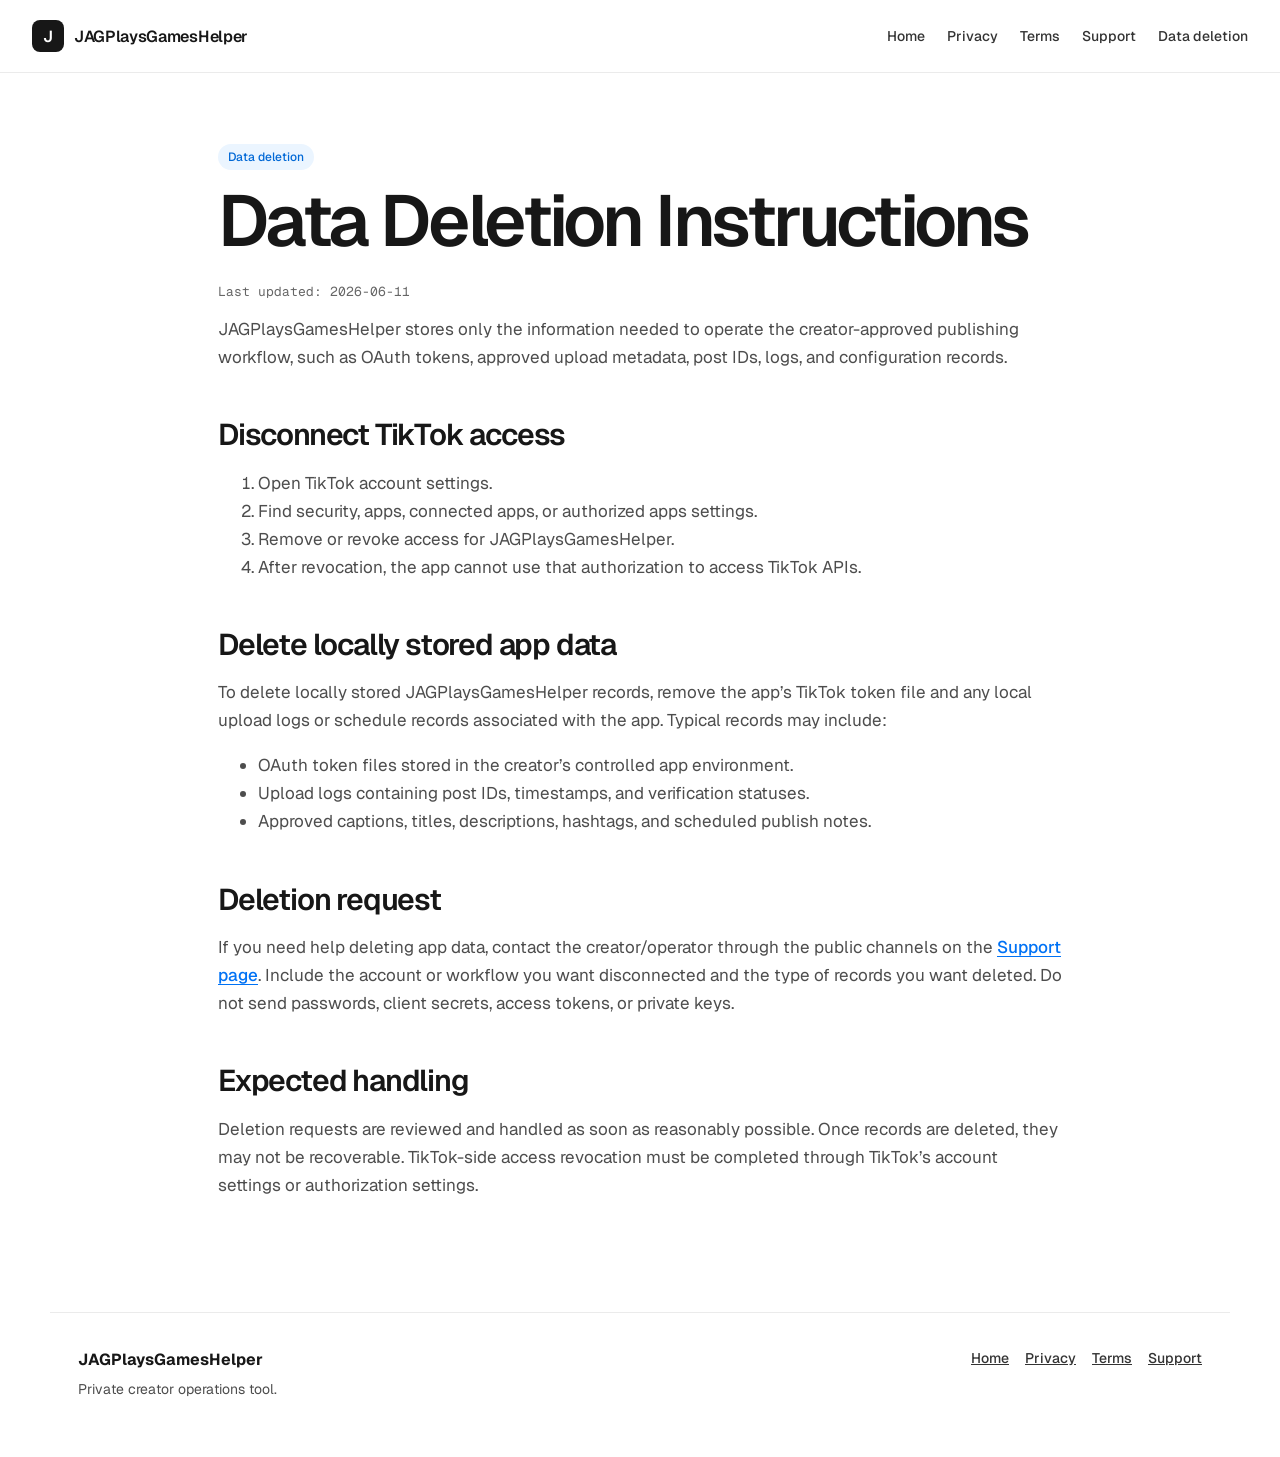
==== data-deletion.html @ 69ccca6a "Publish full TikTok approval website" ====
<!doctype html>
<html lang="en">
<head>
  <meta charset="utf-8" />
  <meta name="viewport" content="width=device-width, initial-scale=1" />
  <title>Data Deletion — JAGPlaysGamesHelper</title>
  <meta name="description" content="Data deletion and TikTok disconnect instructions for JAGPlaysGamesHelper." />
  <link rel="canonical" href="https://x1xjagx1x.github.io/JAGPlaysGamesHelper/data-deletion.html" />
  <link href="https://fonts.googleapis.com/css2?family=Geist:wght@300;400;500;600&family=Geist+Mono:wght@400;500&display=swap" rel="stylesheet">
  <link rel="stylesheet" href="assets/styles.css" />
</head>
<body>
  <header class="site-header"><a class="brand" href="index.html"><span class="brand-mark">J</span><span>JAGPlaysGamesHelper</span></a><nav class="nav"><a href="index.html">Home</a><a href="privacy.html">Privacy</a><a href="terms.html">Terms</a><a href="support.html">Support</a><a href="data-deletion.html">Data deletion</a></nav></header>
  <main class="legal-page">
    <div class="eyebrow">Data deletion</div>
    <h1>Data Deletion Instructions</h1>
    <p class="updated">Last updated: 2026-06-11</p>

    <p>JAGPlaysGamesHelper stores only the information needed to operate the creator-approved publishing workflow, such as OAuth tokens, approved upload metadata, post IDs, logs, and configuration records.</p>

    <h2>Disconnect TikTok access</h2>
    <ol>
      <li>Open TikTok account settings.</li>
      <li>Find security, apps, connected apps, or authorized apps settings.</li>
      <li>Remove or revoke access for JAGPlaysGamesHelper.</li>
      <li>After revocation, the app cannot use that authorization to access TikTok APIs.</li>
    </ol>

    <h2>Delete locally stored app data</h2>
    <p>To delete locally stored JAGPlaysGamesHelper records, remove the app’s TikTok token file and any local upload logs or schedule records associated with the app. Typical records may include:</p>
    <ul>
      <li>OAuth token files stored in the creator’s controlled app environment.</li>
      <li>Upload logs containing post IDs, timestamps, and verification statuses.</li>
      <li>Approved captions, titles, descriptions, hashtags, and scheduled publish notes.</li>
    </ul>

    <h2>Deletion request</h2>
    <p>If you need help deleting app data, contact the creator/operator through the public channels on the <a class="inline-link" href="support.html">Support page</a>. Include the account or workflow you want disconnected and the type of records you want deleted. Do not send passwords, client secrets, access tokens, or private keys.</p>

    <h2>Expected handling</h2>
    <p>Deletion requests are reviewed and handled as soon as reasonably possible. Once records are deleted, they may not be recoverable. TikTok-side access revocation must be completed through TikTok’s account settings or authorization settings.</p>
  </main>
  <footer class="footer"><div><strong>JAGPlaysGamesHelper</strong><p>Private creator operations tool.</p></div><div class="footer-links"><a href="index.html">Home</a><a href="privacy.html">Privacy</a><a href="terms.html">Terms</a><a href="support.html">Support</a></div></footer>
</body>
</html>
---- assets/styles.css ----
:root {
  --bg: #ffffff;
  --text: #171717;
  --muted: #4d4d4d;
  --soft: #666666;
  --line: rgba(0, 0, 0, 0.08);
  --surface: #fafafa;
  --blue: #0a72ef;
  --pink: #de1d8d;
  --red: #ff5b4f;
  --focus: #0072f5;
  --shadow-card: rgba(0,0,0,0.08) 0 0 0 1px, rgba(0,0,0,0.04) 0 2px 2px, rgba(0,0,0,0.04) 0 8px 8px -8px, #fafafa 0 0 0 1px inset;
}

* { box-sizing: border-box; }
html { scroll-behavior: smooth; }
body {
  margin: 0;
  color: var(--text);
  background: var(--bg);
  font-family: 'Geist', system-ui, -apple-system, 'Segoe UI', Roboto, sans-serif;
  font-feature-settings: "liga" 1;
}

a { color: inherit; }
a:focus-visible, button:focus-visible { outline: 2px solid var(--focus); outline-offset: 3px; border-radius: 6px; }

.site-header {
  position: sticky;
  top: 0;
  z-index: 10;
  display: flex;
  align-items: center;
  justify-content: space-between;
  gap: 24px;
  min-height: 72px;
  padding: 0 32px;
  background: rgba(255,255,255,0.92);
  backdrop-filter: blur(16px);
  box-shadow: rgba(0,0,0,0.08) 0 1px 0 0;
}

.brand {
  display: inline-flex;
  align-items: center;
  gap: 10px;
  text-decoration: none;
  font-weight: 600;
  letter-spacing: -0.32px;
}

.brand-mark {
  display: grid;
  place-items: center;
  width: 32px;
  height: 32px;
  border-radius: 8px;
  color: white;
  background: #171717;
  font-weight: 600;
}

.nav { display: flex; align-items: center; gap: 22px; font-size: 14px; font-weight: 500; }
.nav a { text-decoration: none; color: #333; }
.nav a:hover { color: #000; }

.hero {
  max-width: 1020px;
  margin: 0 auto;
  padding: 112px 28px 96px;
  text-align: center;
  position: relative;
}
.hero::before {
  content: "";
  position: absolute;
  inset: 48px 8% auto;
  height: 240px;
  background: radial-gradient(circle at 20% 20%, rgba(10,114,239,0.18), transparent 35%), radial-gradient(circle at 70% 10%, rgba(222,29,141,0.14), transparent 36%), radial-gradient(circle at 50% 80%, rgba(255,91,79,0.10), transparent 38%);
  filter: blur(24px);
  z-index: -1;
}

.eyebrow {
  display: inline-flex;
  align-items: center;
  width: fit-content;
  margin-bottom: 16px;
  padding: 5px 10px;
  color: #0068d6;
  background: #ebf5ff;
  border-radius: 9999px;
  font-size: 12px;
  font-weight: 500;
}

h1, h2, h3, p { margin-top: 0; }
h1 {
  max-width: 860px;
  margin: 0 auto 24px;
  font-size: clamp(46px, 7vw, 84px);
  line-height: 0.98;
  letter-spacing: -3.6px;
  font-weight: 600;
}
h2 {
  margin-bottom: 18px;
  font-size: clamp(34px, 4.5vw, 56px);
  line-height: 1.05;
  letter-spacing: -2.4px;
  font-weight: 600;
}
h3 {
  margin-bottom: 10px;
  font-size: 24px;
  line-height: 1.25;
  letter-spacing: -0.96px;
  font-weight: 600;
}
p, li {
  color: var(--muted);
  font-size: 17px;
  line-height: 1.65;
}
.hero-copy {
  max-width: 760px;
  margin: 0 auto 32px;
  font-size: 20px;
  line-height: 1.7;
}

.cta-row { display: flex; flex-wrap: wrap; justify-content: center; gap: 12px; }
.button {
  display: inline-flex;
  align-items: center;
  justify-content: center;
  min-height: 44px;
  padding: 10px 16px;
  border-radius: 6px;
  text-decoration: none;
  font-size: 14px;
  font-weight: 500;
}
.button.primary { background: #171717; color: white; }
.button.secondary { background: white; box-shadow: rgba(0,0,0,0.08) 0 0 0 1px; color: #171717; }

.section {
  max-width: 1180px;
  margin: 0 auto;
  padding: 80px 28px;
  border-top: 1px solid #ebebeb;
}
.grid-two { display: grid; grid-template-columns: 0.9fr 1.1fr; gap: 56px; align-items: start; }
.stack > * + * { margin-top: 18px; }

.cards { display: grid; grid-template-columns: repeat(3, 1fr); gap: 18px; }
.cards.two { grid-template-columns: repeat(2, 1fr); }
.card {
  padding: 28px;
  border-radius: 12px;
  background: white;
  box-shadow: var(--shadow-card);
}
.card p:last-child { margin-bottom: 0; }
.pill {
  display: inline-flex;
  margin-bottom: 18px;
  padding: 4px 10px;
  border-radius: 9999px;
  font-size: 12px;
  font-weight: 500;
}
.pill.blue { color: var(--blue); background: rgba(10,114,239,0.10); }
.pill.pink { color: var(--pink); background: rgba(222,29,141,0.10); }
.pill.red { color: #cc2c22; background: rgba(255,91,79,0.12); }

.check-list { padding-left: 0; list-style: none; }
.check-list li { margin: 12px 0; padding-left: 30px; position: relative; }
.check-list li::before { content: "✓"; position: absolute; left: 0; top: 0; color: var(--blue); font-weight: 600; }

.process h2 { max-width: 760px; }
.timeline { display: grid; grid-template-columns: repeat(4, 1fr); gap: 16px; margin-top: 28px; }
.step { padding: 24px; border-radius: 12px; background: var(--surface); box-shadow: rgba(0,0,0,0.08) 0 0 0 1px; }
.mono { display: inline-block; margin-bottom: 16px; font-family: 'Geist Mono', ui-monospace, SFMono-Regular, Menlo, monospace; font-size: 13px; font-weight: 500; color: var(--soft); }

.inline-link { color: #0072f5; font-weight: 500; text-decoration-thickness: 1px; text-underline-offset: 3px; }

.legal-page { max-width: 900px; margin: 0 auto; padding: 72px 28px 96px; }
.legal-page h1 { text-align: left; margin-left: 0; font-size: clamp(42px, 6vw, 72px); }
.legal-page h2 { margin-top: 48px; font-size: 30px; letter-spacing: -1.2px; }
.legal-page .updated { font-family: 'Geist Mono', ui-monospace, monospace; font-size: 13px; color: #666; }
.legal-page code { padding: 2px 5px; border-radius: 4px; background: #f3f3f3; font-family: 'Geist Mono', ui-monospace, monospace; }

.footer {
  display: flex;
  justify-content: space-between;
  gap: 32px;
  max-width: 1180px;
  margin: 0 auto;
  padding: 36px 28px 56px;
  border-top: 1px solid #ebebeb;
}
.footer p { margin: 8px 0 0; font-size: 14px; }
.footer-links { display: flex; flex-wrap: wrap; gap: 16px; font-size: 14px; font-weight: 500; }
.footer-links a { color: #333; }

@media (max-width: 860px) {
  .site-header { align-items: flex-start; flex-direction: column; padding: 18px 22px; }
  .nav { flex-wrap: wrap; gap: 14px; }
  h1 { letter-spacing: -2.2px; }
  .grid-two, .cards, .cards.two, .timeline { grid-template-columns: 1fr; }
  .section, .hero { padding-left: 22px; padding-right: 22px; }
  .footer { flex-direction: column; }
}
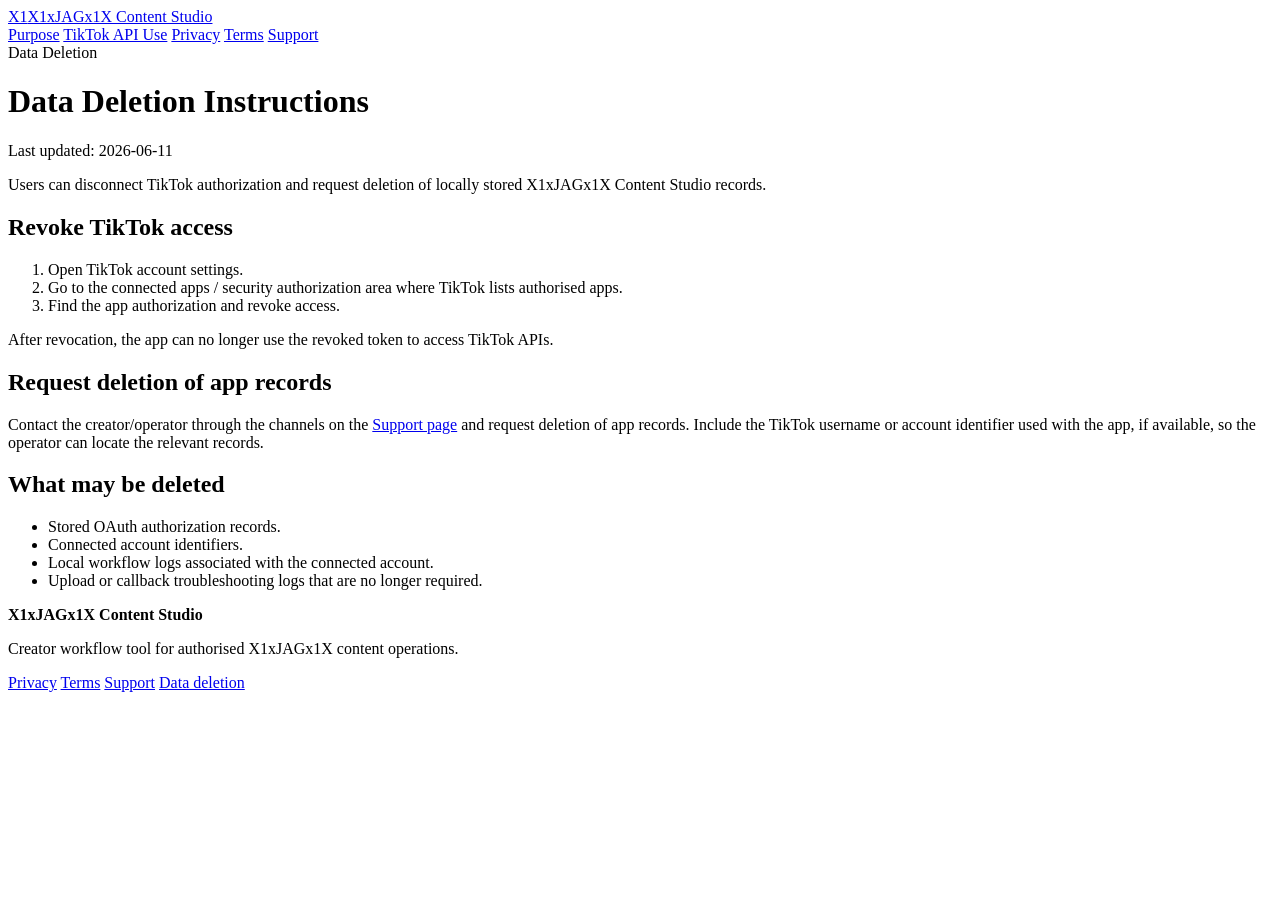
==== commit 99845f84: "docs: update TikTok approval website for Content Studio" ====
--- a/data-deletion.html
+++ b/data-deletion.html
@@ -3,43 +3,44 @@
 <head>
   <meta charset="utf-8" />
   <meta name="viewport" content="width=device-width, initial-scale=1" />
-  <title>Data Deletion — JAGPlaysGamesHelper</title>
-  <meta name="description" content="Data deletion and TikTok disconnect instructions for JAGPlaysGamesHelper." />
-  <link rel="canonical" href="https://x1xjagx1x.github.io/JAGPlaysGamesHelper/data-deletion.html" />
+  <title>Data Deletion — X1xJAGx1X Content Studio</title>
+  <meta name="description" content="Data deletion instructions for X1xJAGx1X Content Studio." />
+  <meta name="robots" content="index,follow" />
+  <meta property="og:title" content="Data Deletion — X1xJAGx1X Content Studio" />
+  <meta property="og:description" content="Data deletion instructions for X1xJAGx1X Content Studio." />
+  <meta property="og:type" content="website" />
+  <link rel="canonical" href="https://jagplaysgames.github.io/hermeslittlehelper-legal/" />
+  <link rel="icon" href="/hermeslittlehelper-legal/assets/icon.svg" type="image/svg+xml" />
   <link href="https://fonts.googleapis.com/css2?family=Geist:wght@300;400;500;600&family=Geist+Mono:wght@400;500&display=swap" rel="stylesheet">
-  <link rel="stylesheet" href="assets/styles.css" />
+  <link rel="stylesheet" href="/hermeslittlehelper-legal/assets/styles.css" />
+
 </head>
 <body>
-  <header class="site-header"><a class="brand" href="index.html"><span class="brand-mark">J</span><span>JAGPlaysGamesHelper</span></a><nav class="nav"><a href="index.html">Home</a><a href="privacy.html">Privacy</a><a href="terms.html">Terms</a><a href="support.html">Support</a><a href="data-deletion.html">Data deletion</a></nav></header>
-  <main class="legal-page">
-    <div class="eyebrow">Data deletion</div>
-    <h1>Data Deletion Instructions</h1>
-    <p class="updated">Last updated: 2026-06-11</p>
-
-    <p>JAGPlaysGamesHelper stores only the information needed to operate the creator-approved publishing workflow, such as OAuth tokens, approved upload metadata, post IDs, logs, and configuration records.</p>
-
-    <h2>Disconnect TikTok access</h2>
-    <ol>
-      <li>Open TikTok account settings.</li>
-      <li>Find security, apps, connected apps, or authorized apps settings.</li>
-      <li>Remove or revoke access for JAGPlaysGamesHelper.</li>
-      <li>After revocation, the app cannot use that authorization to access TikTok APIs.</li>
-    </ol>
-
-    <h2>Delete locally stored app data</h2>
-    <p>To delete locally stored JAGPlaysGamesHelper records, remove the app’s TikTok token file and any local upload logs or schedule records associated with the app. Typical records may include:</p>
-    <ul>
-      <li>OAuth token files stored in the creator’s controlled app environment.</li>
-      <li>Upload logs containing post IDs, timestamps, and verification statuses.</li>
-      <li>Approved captions, titles, descriptions, hashtags, and scheduled publish notes.</li>
-    </ul>
-
-    <h2>Deletion request</h2>
-    <p>If you need help deleting app data, contact the creator/operator through the public channels on the <a class="inline-link" href="support.html">Support page</a>. Include the account or workflow you want disconnected and the type of records you want deleted. Do not send passwords, client secrets, access tokens, or private keys.</p>
-
-    <h2>Expected handling</h2>
-    <p>Deletion requests are reviewed and handled as soon as reasonably possible. Once records are deleted, they may not be recoverable. TikTok-side access revocation must be completed through TikTok’s account settings or authorization settings.</p>
-  </main>
-  <footer class="footer"><div><strong>JAGPlaysGamesHelper</strong><p>Private creator operations tool.</p></div><div class="footer-links"><a href="index.html">Home</a><a href="privacy.html">Privacy</a><a href="terms.html">Terms</a><a href="support.html">Support</a></div></footer>
+<header class="site-header">
+  <a class="brand" href="/hermeslittlehelper-legal/" aria-label="X1xJAGx1X Content Studio home"><span class="brand-mark">X1</span><span>X1xJAGx1X Content Studio</span></a>
+  <nav class="nav" aria-label="Main navigation">
+    <a href="/hermeslittlehelper-legal/#purpose">Purpose</a>
+    <a href="/hermeslittlehelper-legal/#tiktok">TikTok API Use</a>
+    <a href="/hermeslittlehelper-legal/privacy.html">Privacy</a>
+    <a href="/hermeslittlehelper-legal/terms.html">Terms</a>
+    <a href="/hermeslittlehelper-legal/support.html">Support</a>
+  </nav>
+</header>
+<main class="legal-page">
+  <div class="eyebrow">Data Deletion</div><h1>Data Deletion Instructions</h1><p class="updated">Last updated: 2026-06-11</p>
+  <p>Users can disconnect TikTok authorization and request deletion of locally stored X1xJAGx1X Content Studio records.</p>
+  <h2>Revoke TikTok access</h2><ol><li>Open TikTok account settings.</li><li>Go to the connected apps / security authorization area where TikTok lists authorised apps.</li><li>Find the app authorization and revoke access.</li></ol><p>After revocation, the app can no longer use the revoked token to access TikTok APIs.</p>
+  <h2>Request deletion of app records</h2><p>Contact the creator/operator through the channels on the <a class="inline-link" href="/hermeslittlehelper-legal/support.html">Support page</a> and request deletion of app records. Include the TikTok username or account identifier used with the app, if available, so the operator can locate the relevant records.</p>
+  <h2>What may be deleted</h2><ul><li>Stored OAuth authorization records.</li><li>Connected account identifiers.</li><li>Local workflow logs associated with the connected account.</li><li>Upload or callback troubleshooting logs that are no longer required.</li></ul>
+</main>
+<footer class="footer">
+  <div><strong>X1xJAGx1X Content Studio</strong><p>Creator workflow tool for authorised X1xJAGx1X content operations.</p></div>
+  <div class="footer-links">
+    <a href="/hermeslittlehelper-legal/privacy.html">Privacy</a>
+    <a href="/hermeslittlehelper-legal/terms.html">Terms</a>
+    <a href="/hermeslittlehelper-legal/support.html">Support</a>
+    <a href="/hermeslittlehelper-legal/data-deletion.html">Data deletion</a>
+  </div>
+</footer>
 </body>
 </html>
